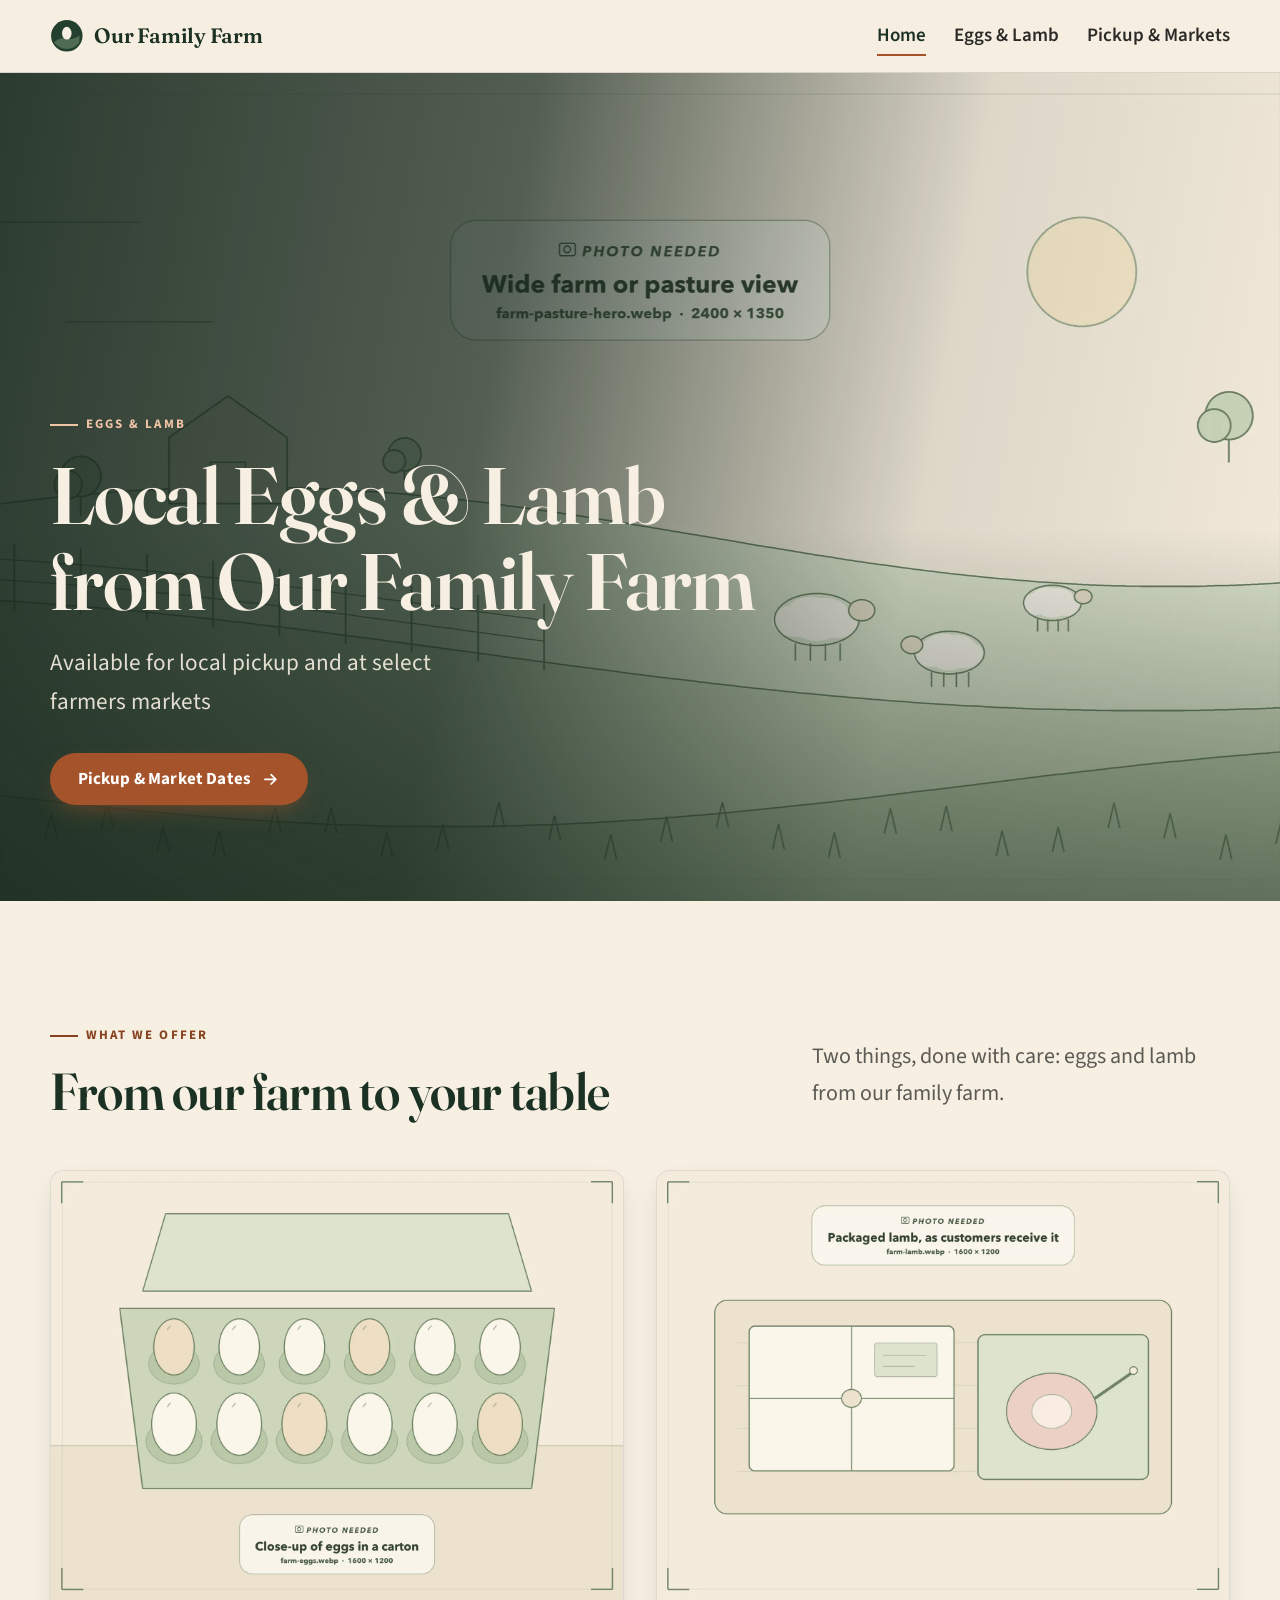
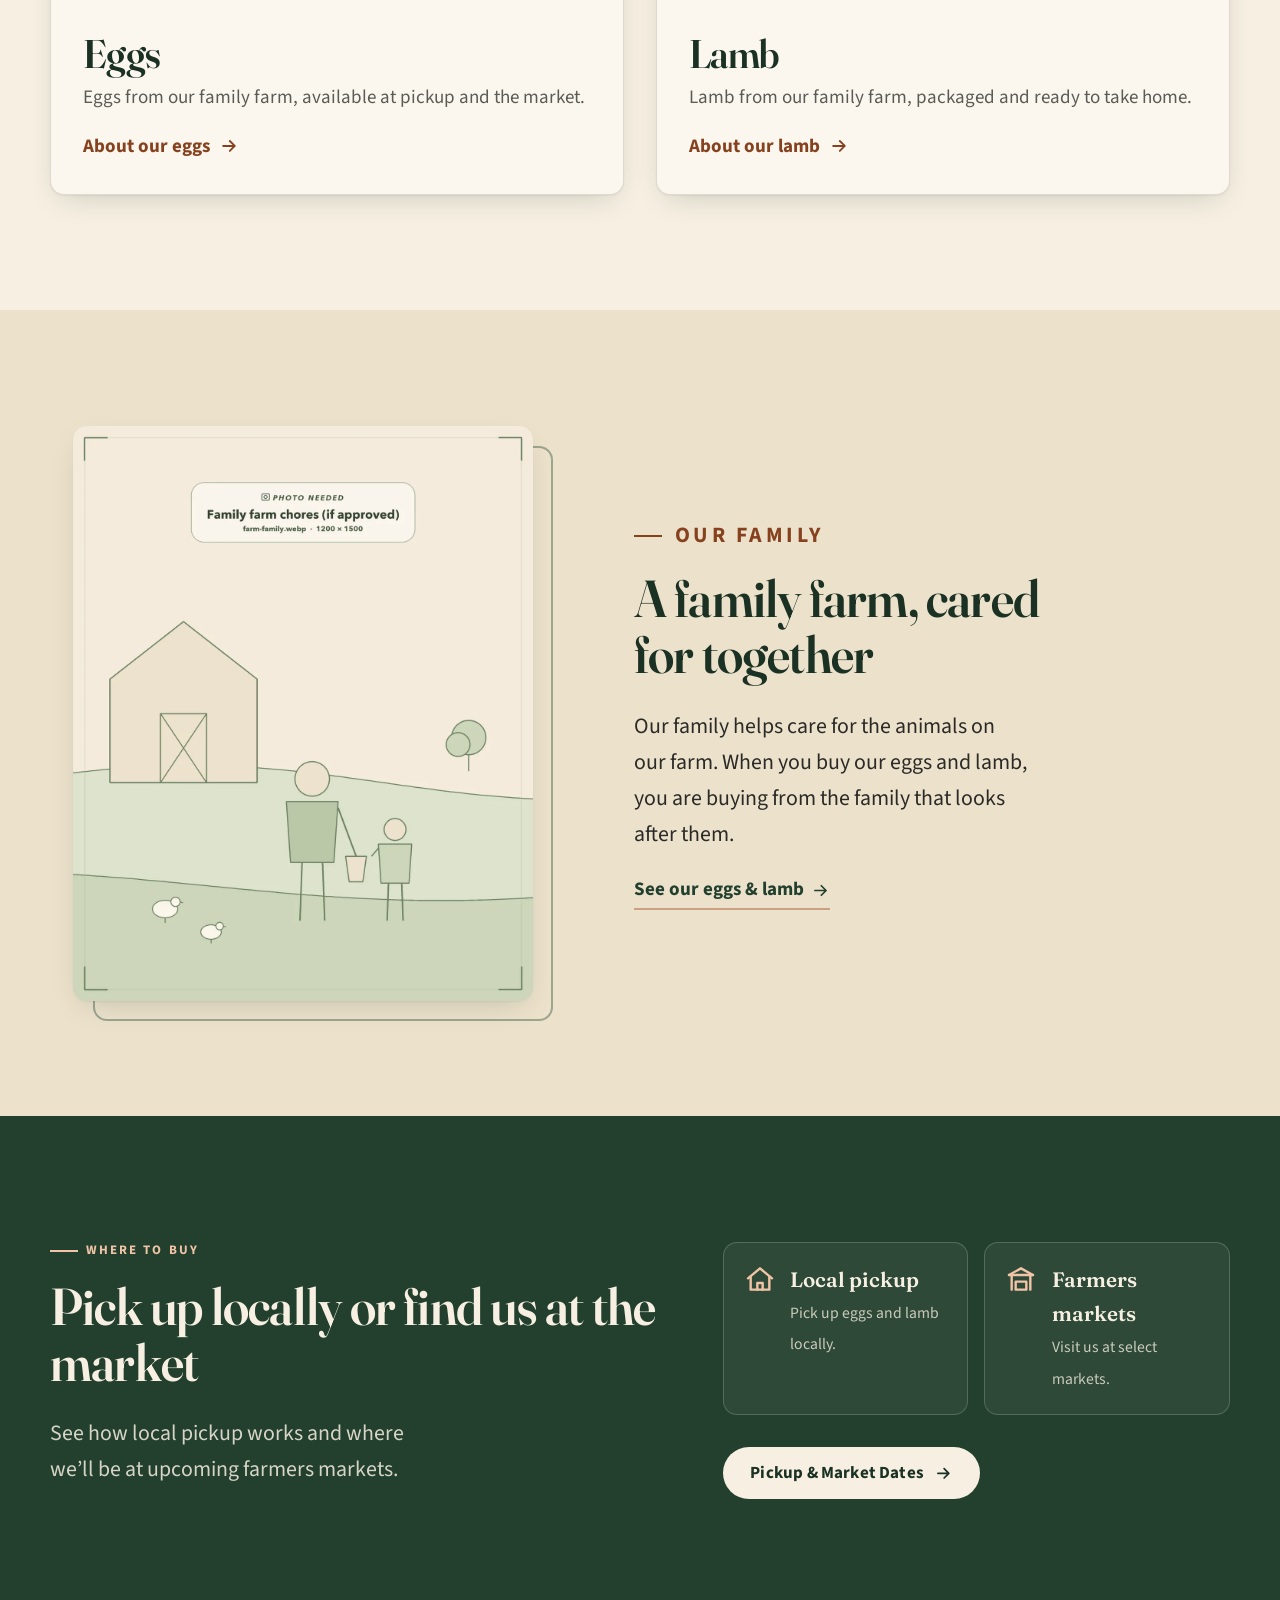
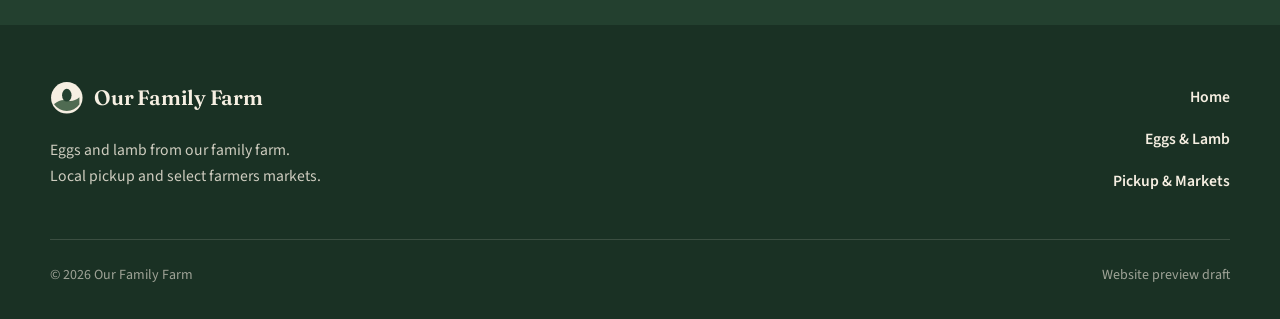
==== index.html @ 48b2b015 "Add family farm preview site: home, eggs & lamb, pickup & markets Static HTML/CSS/JS draft with illu" ====
<!doctype html>
<html lang="en" class="no-js">
<head>
  <meta charset="utf-8">
  <meta name="viewport" content="width=device-width, initial-scale=1">
  <title>Local Eggs &amp; Lamb from Our Family Farm | Pickup &amp; Farmers Markets</title>
  <meta name="description" content="Eggs and lamb from our family farm, available for local pickup and at select farmers markets.">
  <!-- Preview draft: keep every page out of search results until launch. -->
  <meta name="robots" content="noindex, nofollow">
  <meta name="theme-color" content="#23402f">
  <meta property="og:type" content="website">
  <meta property="og:title" content="Local Eggs &amp; Lamb from Our Family Farm">
  <meta property="og:description" content="Available for local pickup and at select farmers markets.">
  <script>
    document.documentElement.className = document.documentElement.className.replace("no-js", "js");
    setTimeout(function () { if (!window.__farmReady) document.documentElement.classList.add("reveal-fallback"); }, 2500);
  </script>
  <link rel="icon" href="assets/images/favicon.svg" type="image/svg+xml">
  <link rel="preconnect" href="https://fonts.googleapis.com">
  <link rel="preconnect" href="https://fonts.gstatic.com" crossorigin>
  <link rel="stylesheet" href="https://fonts.googleapis.com/css2?family=Fraunces:opsz,wght@9..144,400..700&amp;family=Source+Sans+3:wght@400;600;700&amp;display=swap">
  <link rel="preload" as="image" href="assets/images/farm-pasture-hero.webp" fetchpriority="high">
  <link rel="stylesheet" href="assets/css/styles.css">
  <script src="assets/js/main.js" defer></script>
</head>
<body>
  <a class="skip-link" href="#main">Skip to content</a>

  <header class="site-header">
    <div class="container header-inner">
      <a class="brand" href="./">
        <svg viewBox="0 0 64 64" aria-hidden="true"><circle cx="32" cy="32" r="30" fill="#23402f"/><path d="M8 44c8-7 16-9 24-7s16 1 24-6v14a30 30 0 0 1-48 0z" fill="#4f6b52"/><ellipse cx="32" cy="27" rx="9" ry="12" fill="#f6efe2"/></svg>
        <span>Our Family Farm</span>
      </a>
      <button class="nav-toggle" type="button" aria-expanded="false" aria-controls="site-nav" hidden>
        <span class="nav-toggle__icon" aria-hidden="true"><span></span><span></span><span></span></span>
        <span class="nav-toggle__label">Menu</span>
      </button>
      <nav id="site-nav" class="site-nav" aria-label="Main">
        <ul>
          <li><a href="./" aria-current="page">Home</a></li>
          <li><a href="eggs-and-lamb/">Eggs &amp; Lamb</a></li>
          <li><a href="pickup-and-markets/">Pickup &amp; Markets</a></li>
        </ul>
      </nav>
    </div>
  </header>

  <main id="main">
    <section class="hero on-dark" aria-labelledby="hero-title">
      <figure class="hero__media">
        <!-- Hero photo: replace assets/images/farm-pasture-hero.webp (2400×1350).
             Crops: --hero-pos-desktop / --hero-pos-mobile in assets/css/styles.css -->
        <img src="assets/images/farm-pasture-hero.webp" width="2400" height="1350"
             alt="Open pasture on our family farm" fetchpriority="high" decoding="async">
      </figure>
      <div class="container">
        <div class="hero__content">
          <p class="eyebrow">Eggs &amp; lamb</p>
          <h1 id="hero-title">Local Eggs &amp; Lamb from Our Family Farm</h1>
          <p class="hero__sub">Available for local pickup and at select farmers markets</p>
          <a class="button button--primary" href="pickup-and-markets/">
            Pickup &amp; Market Dates
            <svg viewBox="0 0 24 24" fill="none" stroke="currentColor" stroke-width="2.2" stroke-linecap="round" stroke-linejoin="round" aria-hidden="true"><path d="M5 12h14M13 6l6 6-6 6"/></svg>
          </a>
        </div>
      </div>
    </section>

    <section class="section" aria-labelledby="products-title">
      <div class="container">
        <div class="section-head reveal">
          <div>
            <p class="eyebrow">What we offer</p>
            <h2 id="products-title">From our farm to your table</h2>
          </div>
          <p class="lede">Two things, done with care: eggs and lamb from our family farm.</p>
        </div>

        <div class="tiles stagger">
          <a class="tile" href="eggs-and-lamb/#eggs">
            <div class="tile__media">
              <img src="assets/images/farm-eggs.webp" width="1600" height="1200" loading="lazy" decoding="async"
                   alt="Eggs from our farm in a carton">
            </div>
            <div class="tile__body">
              <h3 class="tile__title">Eggs</h3>
              <p class="tile__text">Eggs from our family farm, available at pickup and the market.</p>
              <span class="tile__cta">About our eggs
                <svg viewBox="0 0 24 24" fill="none" stroke="currentColor" stroke-width="2.2" stroke-linecap="round" stroke-linejoin="round" aria-hidden="true"><path d="M5 12h14M13 6l6 6-6 6"/></svg>
              </span>
            </div>
          </a>

          <a class="tile" href="eggs-and-lamb/#lamb">
            <div class="tile__media">
              <img src="assets/images/farm-lamb.webp" width="1600" height="1200" loading="lazy" decoding="async"
                   alt="Packaged lamb from our farm, ready for pickup">
            </div>
            <div class="tile__body">
              <h3 class="tile__title">Lamb</h3>
              <p class="tile__text">Lamb from our family farm, packaged and ready to take home.</p>
              <span class="tile__cta">About our lamb
                <svg viewBox="0 0 24 24" fill="none" stroke="currentColor" stroke-width="2.2" stroke-linecap="round" stroke-linejoin="round" aria-hidden="true"><path d="M5 12h14M13 6l6 6-6 6"/></svg>
              </span>
            </div>
          </a>
        </div>
      </div>
    </section>

    <section class="section story" aria-labelledby="story-title">
      <div class="container story__grid">
        <div class="story__media reveal">
          <!-- Family photo: use only if the family approves it for public use. -->
          <img src="assets/images/farm-family.webp" width="1200" height="1500" loading="lazy" decoding="async"
               alt="Our family doing chores on the farm">
        </div>
        <div class="story__text reveal">
          <p class="eyebrow">Our family</p>
          <h2 id="story-title">A family farm, cared for together</h2>
          <p>Our family helps care for the animals on our farm. When you buy our eggs and lamb, you are buying from the family that looks after them.</p>
          <!-- Family and faith wording: add here once the farmer approves it. -->
          <a class="text-link" href="eggs-and-lamb/">See our eggs &amp; lamb
            <svg viewBox="0 0 24 24" fill="none" stroke="currentColor" stroke-width="2.2" stroke-linecap="round" stroke-linejoin="round" aria-hidden="true"><path d="M5 12h14M13 6l6 6-6 6"/></svg>
          </a>
        </div>
      </div>
    </section>

    <section class="section band on-dark" aria-labelledby="buy-title">
      <div class="container band__grid">
        <div class="reveal">
          <p class="eyebrow">Where to buy</p>
          <h2 id="buy-title">Pick up locally or find us at the market</h2>
          <p class="band__lede">See how local pickup works and where we&rsquo;ll be at upcoming farmers markets.</p>
        </div>
        <div class="reveal">
          <ul class="band__ways">
            <li>
              <svg viewBox="0 0 24 24" fill="none" stroke="currentColor" stroke-width="1.8" stroke-linecap="round" stroke-linejoin="round" aria-hidden="true"><path d="M3 11.5 12 4l9 7.5"/><path d="M5 10v10h14V10"/><path d="M10 20v-5h4v5"/></svg>
              <div><strong>Local pickup</strong><span>Pick up eggs and lamb locally.</span></div>
            </li>
            <li>
              <svg viewBox="0 0 24 24" fill="none" stroke="currentColor" stroke-width="1.8" stroke-linecap="round" stroke-linejoin="round" aria-hidden="true"><path d="M3 9 12 4l9 5"/><path d="M3 9h18"/><path d="M5 9v11M19 9v11"/><path d="M8 14h8v6H8z"/></svg>
              <div><strong>Farmers markets</strong><span>Visit us at select markets.</span></div>
            </li>
          </ul>
          <a class="button button--light" href="pickup-and-markets/">
            Pickup &amp; Market Dates
            <svg viewBox="0 0 24 24" fill="none" stroke="currentColor" stroke-width="2.2" stroke-linecap="round" stroke-linejoin="round" aria-hidden="true"><path d="M5 12h14M13 6l6 6-6 6"/></svg>
          </a>
        </div>
      </div>
    </section>
  </main>

  <footer class="site-footer">
    <div class="container">
      <div class="footer-grid">
        <div>
          <a class="brand" href="./">
            <svg viewBox="0 0 64 64" aria-hidden="true"><circle cx="32" cy="32" r="30" fill="#f6efe2"/><path d="M8 44c8-7 16-9 24-7s16 1 24-6v14a30 30 0 0 1-48 0z" fill="#4f6b52"/><ellipse cx="32" cy="27" rx="9" ry="12" fill="#23402f"/></svg>
            <span>Our Family Farm</span>
          </a>
          <p class="footer-tag">Eggs and lamb from our family farm. Local pickup and select farmers markets.</p>
        </div>
        <nav class="footer-nav" aria-label="Footer">
          <ul>
            <li><a href="./">Home</a></li>
            <li><a href="eggs-and-lamb/">Eggs &amp; Lamb</a></li>
            <li><a href="pickup-and-markets/">Pickup &amp; Markets</a></li>
          </ul>
        </nav>
      </div>
      <div class="footer-base">
        <span>&copy; 2026 Our Family Farm</span>
        <span>Website preview draft</span>
      </div>
    </div>
  </footer>
</body>
</html>
---- assets/css/styles.css ----
/* ==========================================================================
   Family farm preview — shared styles
   Palette: warm cream, deep green, charcoal, restrained terracotta accent.
   ========================================================================== */

:root {
  --cream: #f6efe2;
  --cream-deep: #ece1cb;
  --paper: #fbf7ef;
  --green: #23402f;
  --green-ink: #1a3124;
  --green-mid: #4f6b52;
  --green-soft: #dfe4cf;
  --charcoal: #2b2a27;
  --muted: #5b5a54;
  --accent: #a4532b;
  --accent-dark: #86421f;
  --line: rgba(43, 42, 39, 0.14);

  --font-display: "Fraunces", Georgia, "Times New Roman", serif;
  --font-body: "Source Sans 3", "Segoe UI", system-ui, -apple-system, sans-serif;

  --container: 1180px;
  --gutter: clamp(1.25rem, 4vw, 2.5rem);
  --section-y: clamp(4rem, 9vw, 7.5rem);
  --radius: 14px;
  --header-h: 72px;
  --shadow: 0 1px 2px rgba(35, 64, 47, 0.06), 0 10px 30px -12px rgba(35, 64, 47, 0.25);
  --shadow-lift: 0 2px 4px rgba(35, 64, 47, 0.08), 0 22px 44px -16px rgba(35, 64, 47, 0.38);
  --ease: cubic-bezier(0.2, 0.7, 0.2, 1);

  /* HERO CROP — one image, two tuned crops. Adjust these to reposition
     farm-pasture-hero.webp once the real photo is in place.            */
  --hero-pos-desktop: 50% 55%;
  --hero-pos-mobile: 50% 30%;
}

*, *::before, *::after { box-sizing: border-box; }

html { -webkit-text-size-adjust: 100%; scroll-padding-top: calc(var(--header-h) + 1rem); }
@media (prefers-reduced-motion: no-preference) { html { scroll-behavior: smooth; } }

body {
  margin: 0;
  background: var(--cream);
  color: var(--charcoal);
  font-family: var(--font-body);
  font-size: clamp(1.0625rem, 0.4vw + 1rem, 1.1875rem);
  line-height: 1.65;
  text-rendering: optimizeLegibility;
}

img { display: block; max-width: 100%; height: auto; }

a { color: var(--green); text-decoration-thickness: 1px; text-underline-offset: 0.2em; }
a:hover { color: var(--accent-dark); }

:focus-visible { outline: 3px solid var(--accent); outline-offset: 3px; border-radius: 4px; }

h1, h2, h3 {
  font-family: var(--font-display);
  font-weight: 600;
  line-height: 1.08;
  letter-spacing: -0.015em;
  color: var(--green-ink);
  margin: 0 0 0.5em;
  font-variation-settings: "opsz" 96;
}
h1 { font-size: clamp(2.5rem, 6.2vw + 0.5rem, 5rem); }
h2 { font-size: clamp(2rem, 3.4vw + 0.6rem, 3.25rem); }
h3 { font-size: clamp(1.5rem, 1.6vw + 0.8rem, 2rem); }
p { margin: 0 0 1em; }

.container { width: min(100% - 2 * var(--gutter), var(--container)); margin-inline: auto; }

.eyebrow {
  display: inline-flex; align-items: center; gap: 0.6em;
  font-size: 0.8125rem; font-weight: 700; letter-spacing: 0.16em; text-transform: uppercase;
  color: var(--accent-dark); margin: 0 0 1rem;
}
.eyebrow::before { content: ""; width: 1.75rem; height: 2px; background: currentColor; }

.lede { font-size: clamp(1.15rem, 0.8vw + 1rem, 1.375rem); color: var(--muted); max-width: 38ch; }

.skip-link {
  position: absolute; left: 1rem; top: -100px; z-index: 100;
  background: var(--green); color: var(--cream); padding: 0.75rem 1rem; border-radius: 8px;
}
.skip-link:focus { top: 1rem; color: var(--cream); }

/* ---------- Buttons ---------- */
.button {
  display: inline-flex; align-items: center; justify-content: center; gap: 0.6em;
  min-height: 3.25rem; padding: 0.85rem 1.6rem;
  border-radius: 999px; border: 2px solid transparent;
  font: 700 1.0625rem/1.2 var(--font-body); letter-spacing: 0.01em; text-decoration: none;
  transition: background-color 0.2s, color 0.2s, transform 0.2s var(--ease), box-shadow 0.2s;
}
.button svg { width: 1.1em; height: 1.1em; transition: transform 0.25s var(--ease); }
.button:hover svg { transform: translateX(3px); }
.button--primary { background: var(--accent); color: #fff; box-shadow: 0 10px 24px -10px rgba(164, 83, 43, 0.7); }
.button--primary:hover { background: var(--accent-dark); color: #fff; transform: translateY(-1px); }
.button--outline { border-color: currentColor; color: var(--green); }
.button--outline:hover { background: var(--green); border-color: var(--green); color: var(--cream); }
.button--light { background: var(--cream); color: var(--green-ink); }
.button--light:hover { background: #fff; color: var(--green-ink); transform: translateY(-1px); }
.on-dark :focus-visible { outline-color: #f2b38f; }

.text-link {
  display: inline-flex; align-items: center; gap: 0.4em;
  font-weight: 700; color: var(--green); text-decoration: none;
  border-bottom: 2px solid rgba(164, 83, 43, 0.45); padding-bottom: 2px;
}
.text-link:hover { border-bottom-color: var(--accent); color: var(--accent-dark); }
.text-link svg { width: 1em; height: 1em; transition: transform 0.25s var(--ease); }
.text-link:hover svg { transform: translateX(3px); }

/* ---------- Header & navigation ---------- */
.site-header {
  position: sticky; top: 0; z-index: 50;
  border-bottom: 1px solid var(--line);
}
/* Blur lives on a pseudo-element: backdrop-filter on the header itself would
   trap the fixed-position mobile menu inside the header box. */
.site-header::before {
  content: ""; position: absolute; inset: 0; z-index: -1;
  background: rgba(246, 239, 226, 0.94);
  backdrop-filter: saturate(1.4) blur(10px);
  -webkit-backdrop-filter: saturate(1.4) blur(10px);
}
.nav-open .site-header::before { background: var(--cream); }
.header-inner { display: flex; align-items: center; justify-content: space-between; gap: 1rem; min-height: var(--header-h); }

.brand {
  display: inline-flex; align-items: center; gap: 0.65rem;
  font-family: var(--font-display); font-weight: 600; font-size: 1.3rem; letter-spacing: -0.01em;
  color: var(--green-ink); text-decoration: none;
}
.brand:hover { color: var(--green-ink); }
.brand svg { width: 2.1rem; height: 2.1rem; flex: none; }

.site-nav ul { list-style: none; margin: 0; padding: 0; display: flex; flex-wrap: wrap; gap: 0.25rem 1.75rem; }
.site-nav a {
  position: relative; display: inline-block; padding: 0.5rem 0;
  font-weight: 600; color: var(--charcoal); text-decoration: none;
}
.site-nav a::after {
  content: ""; position: absolute; left: 0; right: 0; bottom: 0.2rem; height: 2px;
  background: var(--accent); transform: scaleX(0); transform-origin: left; transition: transform 0.3s var(--ease);
}
.site-nav a:hover::after, .site-nav a[aria-current="page"]::after { transform: scaleX(1); }
.site-nav a[aria-current="page"] { color: var(--green-ink); }

.nav-toggle {
  display: none; align-items: center; gap: 0.55rem;
  min-height: 2.75rem; padding: 0.5rem 1rem;
  border: 1.5px solid var(--green); border-radius: 999px; background: transparent;
  font: 700 1rem/1 var(--font-body); color: var(--green-ink); cursor: pointer;
}
.nav-toggle:hover { background: var(--green); color: var(--cream); }
.nav-toggle__icon { position: relative; width: 18px; height: 12px; }
.nav-toggle__icon span {
  position: absolute; left: 0; width: 100%; height: 2px; background: currentColor; border-radius: 2px;
  transition: transform 0.25s var(--ease), opacity 0.2s, top 0.25s var(--ease);
}
.nav-toggle__icon span:nth-child(1) { top: 0; }
.nav-toggle__icon span:nth-child(2) { top: 5px; }
.nav-toggle__icon span:nth-child(3) { top: 10px; }
.nav-toggle[aria-expanded="true"] .nav-toggle__icon span:nth-child(1) { top: 5px; transform: rotate(45deg); }
.nav-toggle[aria-expanded="true"] .nav-toggle__icon span:nth-child(2) { opacity: 0; }
.nav-toggle[aria-expanded="true"] .nav-toggle__icon span:nth-child(3) { top: 5px; transform: rotate(-45deg); }

/* Mobile: without JS the nav stays a visible wrapped list.
   With JS it becomes a full-screen panel opened by the Menu button. */
@media (max-width: 859px) {
  .no-js .header-inner { flex-wrap: wrap; padding-block: 0.75rem; }
  .no-js .site-nav { width: 100%; }
  .js .nav-toggle { display: inline-flex; }
  .js .site-nav {
    position: fixed; inset: var(--header-h) 0 0 0; z-index: 49;
    background: var(--cream);
    padding: 2rem var(--gutter) 3rem;
    overflow-y: auto;
    visibility: hidden; opacity: 0; transform: translateY(-10px);
    transition: opacity 0.25s var(--ease), transform 0.3s var(--ease), visibility 0s linear 0.3s;
  }
  .js.nav-open .site-nav {
    visibility: visible; opacity: 1; transform: none;
    transition: opacity 0.25s var(--ease), transform 0.3s var(--ease), visibility 0s;
  }
  .js .site-nav ul { flex-direction: column; gap: 0; }
  .js .site-nav li { border-bottom: 1px solid var(--line); }
  .js .site-nav a { display: block; padding: 1.1rem 0; font-family: var(--font-display); font-size: 1.85rem; font-weight: 500; }
  .js .site-nav a::after { display: none; }
  .js .site-nav a[aria-current="page"] { color: var(--accent-dark); }
  .nav-open body { overflow: hidden; }
}

/* ---------- Hero ---------- */
.hero {
  position: relative; isolation: isolate; overflow: hidden;
  display: flex; align-items: flex-end;
  min-height: min(calc(100svh - var(--header-h)), 860px);
  min-height: min(calc(100vh - var(--header-h)), 860px);
  min-height: min(calc(100svh - var(--header-h)), 860px);
  background: var(--green);
  color: var(--cream);
}
.hero__media { position: absolute; inset: 0; z-index: -2; margin: 0; }
.hero__media img { width: 100%; height: 100%; object-fit: cover; object-position: var(--hero-pos-mobile); }
.hero::before {
  content: ""; position: absolute; inset: 0; z-index: -1;
  background:
    linear-gradient(to top, rgba(22, 40, 29, 0.94) 0%, rgba(22, 40, 29, 0.82) 38%, rgba(22, 40, 29, 0.25) 66%, rgba(22, 40, 29, 0) 82%);
}
.hero__content { padding-block: clamp(3rem, 8vw, 6rem); max-width: 46rem; }
.hero h1 { color: var(--cream); margin-bottom: 1.25rem; text-wrap: balance; }
.hero__sub { font-size: clamp(1.15rem, 1vw + 0.95rem, 1.45rem); color: rgba(246, 239, 226, 0.9); max-width: 32ch; margin-bottom: 2rem; }
.hero .eyebrow { color: #f0c4a6; }

@media (min-width: 900px) {
  .hero__media img { object-position: var(--hero-pos-desktop); }
  .hero::before {
    background:
      linear-gradient(100deg, rgba(22, 40, 29, 0.9) 0%, rgba(22, 40, 29, 0.72) 38%, rgba(22, 40, 29, 0.1) 70%, rgba(22, 40, 29, 0) 100%),
      linear-gradient(to top, rgba(22, 40, 29, 0.55) 0%, rgba(22, 40, 29, 0) 45%);
  }
}

@media (prefers-reduced-motion: no-preference) {
  .js .hero__content > * { animation: rise 0.9s var(--ease) both; }
  .js .hero__content > *:nth-child(2) { animation-delay: 0.1s; }
  .js .hero__content > *:nth-child(3) { animation-delay: 0.2s; }
  .js .hero__content > *:nth-child(4) { animation-delay: 0.3s; }
  .js .hero__media img { animation: settle 1.6s var(--ease) both; }
}
@keyframes rise { from { opacity: 0; transform: translateY(18px); } to { opacity: 1; transform: none; } }
@keyframes settle { from { transform: scale(1.04); } to { transform: none; } }

/* ---------- Sections ---------- */
.section { padding-block: var(--section-y); }
.section-head { display: grid; gap: 1rem; margin-bottom: clamp(2rem, 4vw, 3.5rem); }
@media (min-width: 900px) {
  .section-head { grid-template-columns: 1.1fr 1fr; align-items: end; gap: 3rem; }
  .section-head .lede { justify-self: end; margin-bottom: 0.5rem; }
}
.section-head h2 { margin: 0; }

/* Product tiles (home) */
.tiles { display: grid; gap: clamp(1.25rem, 3vw, 2rem); }
@media (min-width: 700px) { .tiles { grid-template-columns: 1fr 1fr; } }
.tile {
  position: relative; display: flex; flex-direction: column;
  background: var(--paper); border: 1px solid var(--line); border-radius: var(--radius);
  overflow: hidden; color: inherit; text-decoration: none; box-shadow: var(--shadow);
  transition: transform 0.35s var(--ease), box-shadow 0.35s var(--ease), border-color 0.35s;
}
.tile__media { aspect-ratio: 4 / 3; overflow: hidden; background: var(--cream-deep); }
.tile__media img { width: 100%; height: 100%; object-fit: cover; transition: transform 0.7s var(--ease); }
.tile__body { display: grid; gap: 0.35rem; padding: clamp(1.25rem, 3vw, 2rem); }
.tile__title { font-family: var(--font-display); font-size: clamp(1.9rem, 2vw + 1rem, 2.5rem); font-weight: 600; line-height: 1.1; color: var(--green-ink); margin: 0; }
.tile__text { color: var(--muted); margin: 0; }
.tile__cta { display: inline-flex; align-items: center; gap: 0.45em; margin-top: 0.75rem; font-weight: 700; color: var(--accent-dark); }
.tile__cta svg { width: 1.05em; height: 1.05em; transition: transform 0.3s var(--ease); }
.tile:hover, .tile:focus-visible { transform: translateY(-6px); box-shadow: var(--shadow-lift); border-color: rgba(164, 83, 43, 0.4); }
.tile:hover .tile__media img, .tile:focus-visible .tile__media img { transform: scale(1.04); }
.tile:hover .tile__cta svg, .tile:focus-visible .tile__cta svg { transform: translateX(5px); }
.tile:focus-visible { outline: 3px solid var(--accent); outline-offset: 4px; border-radius: var(--radius); }

/* Family story (home) — offset portrait + text on a deeper cream band */
.story { background: var(--cream-deep); position: relative; overflow: hidden; }
.story__grid { display: grid; gap: clamp(2.5rem, 6vw, 5rem); align-items: center; }
@media (min-width: 860px) { .story__grid { grid-template-columns: 0.85fr 1fr; } }
.story__media { position: relative; max-width: 460px; width: 100%; justify-self: center; }
.story__media::before {
  content: ""; position: absolute; inset: 1.25rem -1.25rem -1.25rem 1.25rem;
  border: 2px solid var(--green-mid); border-radius: var(--radius); opacity: 0.5;
}
.story__media img { position: relative; aspect-ratio: 4 / 5; width: 100%; object-fit: cover; border-radius: var(--radius); box-shadow: var(--shadow); }
.story__text p { max-width: 36ch; font-size: 1.15em; }
.story__text h2 { max-width: 14ch; }

/* Where-to-buy band */
.band { background: var(--green); color: var(--cream); }
.band h2 { color: var(--cream); }
.band__grid { display: grid; gap: 2.5rem; align-items: center; }
@media (min-width: 860px) { .band__grid { grid-template-columns: 1.2fr 1fr; gap: 4rem; } }
.band__ways { display: grid; gap: 1rem; margin: 0 0 2rem; padding: 0; list-style: none; }
@media (min-width: 560px) { .band__ways { grid-template-columns: 1fr 1fr; } }
.band__ways li {
  display: flex; gap: 0.9rem; align-items: flex-start;
  padding: 1.25rem; border: 1px solid rgba(246, 239, 226, 0.2); border-radius: var(--radius);
  background: rgba(246, 239, 226, 0.05);
}
.band__ways svg { width: 2rem; height: 2rem; flex: none; color: #f0c4a6; }
.band__ways strong { display: block; font-family: var(--font-display); font-size: 1.3rem; font-weight: 600; }
.band__ways span { color: rgba(246, 239, 226, 0.78); font-size: 0.98rem; }
.band__lede { color: rgba(246, 239, 226, 0.85); max-width: 34ch; font-size: 1.15em; }
.band .eyebrow { color: #f0c4a6; }

/* ---------- Inner page hero ---------- */
.page-hero { padding-block: clamp(2.75rem, 6vw, 4.75rem) clamp(2rem, 4vw, 3rem); border-bottom: 1px solid var(--line); position: relative; overflow: hidden; }
.page-hero::after {
  content: ""; position: absolute; right: -6rem; top: -6rem; width: 22rem; height: 22rem;
  border-radius: 50%; border: 2px solid rgba(79, 107, 82, 0.18); pointer-events: none;
}
.page-hero h1 { max-width: 16ch; text-wrap: balance; }
.jump-links { display: flex; flex-wrap: wrap; gap: 0.75rem; margin: 2rem 0 0; padding: 0; list-style: none; }
.jump-links a {
  display: inline-flex; align-items: center; gap: 0.5em; min-height: 2.75rem; padding: 0.5rem 1.15rem;
  border: 1.5px solid var(--line); border-radius: 999px; background: var(--paper);
  font-weight: 700; color: var(--green-ink); text-decoration: none; transition: border-color 0.2s, background-color 0.2s;
}
.jump-links a:hover { border-color: var(--accent); color: var(--accent-dark); }

/* ---------- Product sections (Eggs & Lamb page) — alternating split ---------- */
.product { padding-block: var(--section-y); }
.product + .product { border-top: 1px solid var(--line); }
.page-hero + .product, .page-hero + .pickup { padding-top: clamp(2.5rem, 5vw, 4rem); }
.product__grid { display: grid; gap: clamp(2rem, 5vw, 4.5rem); align-items: center; }
@media (min-width: 860px) {
  .product__grid { grid-template-columns: 1.1fr 1fr; }
  .product--flip .product__media { order: 2; }
}
.product__media { position: relative; }
.product__media img { aspect-ratio: 4 / 3; width: 100%; object-fit: cover; border-radius: var(--radius); box-shadow: var(--shadow); }
.product__tag {
  position: absolute; left: 1.25rem; bottom: -0.95rem; box-shadow: var(--shadow);
  font-family: var(--font-display); font-size: 1rem; font-weight: 600; letter-spacing: 0.02em;
  background: var(--green); color: var(--cream); padding: 0.35rem 0.9rem; border-radius: 999px;
}
.product__text h2 { font-size: clamp(2.5rem, 4vw + 0.8rem, 4rem); }
.product__text p { max-width: 38ch; }
.product__actions { display: flex; flex-wrap: wrap; gap: 1rem 1.5rem; align-items: center; margin-top: 1.75rem; }

.cta-strip { background: var(--green); color: var(--cream); padding-block: clamp(3rem, 6vw, 4.5rem); }
.cta-strip__inner { display: flex; flex-wrap: wrap; gap: 1.5rem 2rem; align-items: center; justify-content: space-between; }
.cta-strip h2 { color: var(--cream); margin: 0; font-size: clamp(1.75rem, 2.4vw + 0.8rem, 2.5rem); max-width: 22ch; }

/* ---------- Pickup & Markets page — cards + schedule ---------- */
.ways-nav { display: grid; gap: 1rem; margin-top: 2.25rem; }
@media (min-width: 640px) { .ways-nav { grid-template-columns: 1fr 1fr; max-width: 46rem; } }

.pickup { padding-block: var(--section-y); }
.pickup__card {
  display: grid; gap: 2rem; padding: clamp(1.75rem, 5vw, 3.5rem);
  background: var(--paper); border: 1px solid var(--line); border-radius: calc(var(--radius) + 6px);
  box-shadow: var(--shadow); position: relative; overflow: hidden;
}
@media (min-width: 860px) { .pickup__card { grid-template-columns: auto 1fr; align-items: start; gap: 3rem; } }
.pickup__icon {
  width: 5.5rem; height: 5.5rem; border-radius: 50%; display: grid; place-items: center;
  background: var(--green-soft); color: var(--green);
}
.pickup__icon svg { width: 2.6rem; height: 2.6rem; }
.pickup__card h2 { margin-bottom: 0.4em; }
.pickup__card p { max-width: 46ch; }
.notice {
  display: flex; gap: 0.75rem; align-items: flex-start; margin-top: 1.5rem; padding: 1rem 1.25rem;
  border-left: 3px solid var(--accent); background: rgba(164, 83, 43, 0.06); border-radius: 0 10px 10px 0;
  color: var(--charcoal);
}
.notice svg { width: 1.3rem; height: 1.3rem; flex: none; margin-top: 0.2rem; color: var(--accent-dark); }

.markets { padding-block: var(--section-y); background: var(--cream-deep); }
.markets__grid { display: grid; gap: clamp(2rem, 5vw, 4rem); }
@media (min-width: 960px) { .markets__grid { grid-template-columns: 1fr 1.15fr; align-items: start; } }
.markets__media img { aspect-ratio: 16 / 10; width: 100%; object-fit: cover; border-radius: var(--radius); box-shadow: var(--shadow); }
@media (min-width: 960px) { .markets__media { position: sticky; top: calc(var(--header-h) + 2rem); } }

.schedule { list-style: none; margin: 1.5rem 0 0; padding: 0; display: grid; gap: 1rem; }
.schedule__empty {
  display: flex; gap: 1rem; align-items: center;
  padding: 1.5rem; border: 2px dashed rgba(79, 107, 82, 0.4); border-radius: var(--radius);
  background: rgba(251, 247, 239, 0.6); font-weight: 600; color: var(--green-ink); margin: 1.5rem 0 0;
}
.schedule__empty svg { width: 2rem; height: 2rem; flex: none; color: var(--green-mid); }
.market {
  display: grid; grid-template-columns: auto 1fr; gap: 0.25rem 1.25rem;
  padding: 1.25rem 1.5rem; background: var(--paper); border: 1px solid var(--line); border-radius: var(--radius);
}
.market__date {
  grid-row: span 3; display: grid; place-items: center; align-content: center;
  width: 4.5rem; height: 4.5rem; border-radius: 12px; background: var(--green); color: var(--cream);
  font-family: var(--font-display); line-height: 1; text-align: center;
}
.market__date .m { font-size: 0.8rem; letter-spacing: 0.12em; text-transform: uppercase; font-family: var(--font-body); font-weight: 700; }
.market__date .d { font-size: 1.9rem; font-weight: 600; }
.market__name { font-family: var(--font-display); font-size: 1.35rem; font-weight: 600; color: var(--green-ink); margin: 0; }
.market__meta { margin: 0; color: var(--muted); font-size: 0.98rem; }

/* ---------- Footer ---------- */
.site-footer { background: var(--green-ink); color: rgba(246, 239, 226, 0.82); padding-block: 3.5rem 2rem; font-size: 0.98rem; }
.footer-grid { display: grid; gap: 2rem; }
@media (min-width: 760px) { .footer-grid { grid-template-columns: 1.3fr 1fr; align-items: start; } }
.site-footer .brand { color: var(--cream); }
.site-footer .brand:hover { color: var(--cream); }
.footer-tag { margin: 0.9rem 0 0; max-width: 34ch; }
.footer-nav ul { list-style: none; margin: 0; padding: 0; display: grid; gap: 0.5rem; }
@media (min-width: 760px) { .footer-nav ul { justify-items: end; } }
.footer-nav a { color: var(--cream); text-decoration: none; font-weight: 600; padding: 0.25rem 0; display: inline-block; }
.footer-nav a:hover { color: #f0c4a6; text-decoration: underline; }
.footer-base {
  margin-top: 2.5rem; padding-top: 1.5rem; border-top: 1px solid rgba(246, 239, 226, 0.15);
  display: flex; flex-wrap: wrap; gap: 0.5rem 1.5rem; justify-content: space-between; font-size: 0.875rem; color: rgba(246, 239, 226, 0.6);
}
.site-footer :focus-visible { outline-color: #f2b38f; }

/* ---------- Scroll reveals (JS only; content stays visible without JS) ---------- */
@media (prefers-reduced-motion: no-preference) {
  .js .reveal { opacity: 0; transform: translateY(26px); transition: opacity 0.8s var(--ease), transform 0.8s var(--ease); }
  .js .reveal.is-visible { opacity: 1; transform: none; }
  .js .stagger > * { opacity: 0; transform: translateY(34px); transition: opacity 0.75s var(--ease), transform 0.75s var(--ease), box-shadow 0.35s var(--ease), border-color 0.35s; transition-delay: calc(var(--i, 0) * 140ms); }
  .js .stagger.is-visible > * { opacity: 1; transform: none; }
  .js .stagger.is-visible > .tile:hover, .js .stagger.is-visible > .tile:focus-visible { transform: translateY(-6px); transition-delay: 0s; }
  .reveal-fallback .reveal, .reveal-fallback .stagger > * { opacity: 1 !important; transform: none !important; }
}

@media (prefers-reduced-motion: reduce) {
  *, *::before, *::after { animation-duration: 0.01ms !important; animation-iteration-count: 1 !important; transition-duration: 0.01ms !important; transition-delay: 0s !important; }
  .tile:hover, .tile:focus-visible { transform: none; }
  .tile:hover .tile__media img, .tile:focus-visible .tile__media img { transform: none; }
}
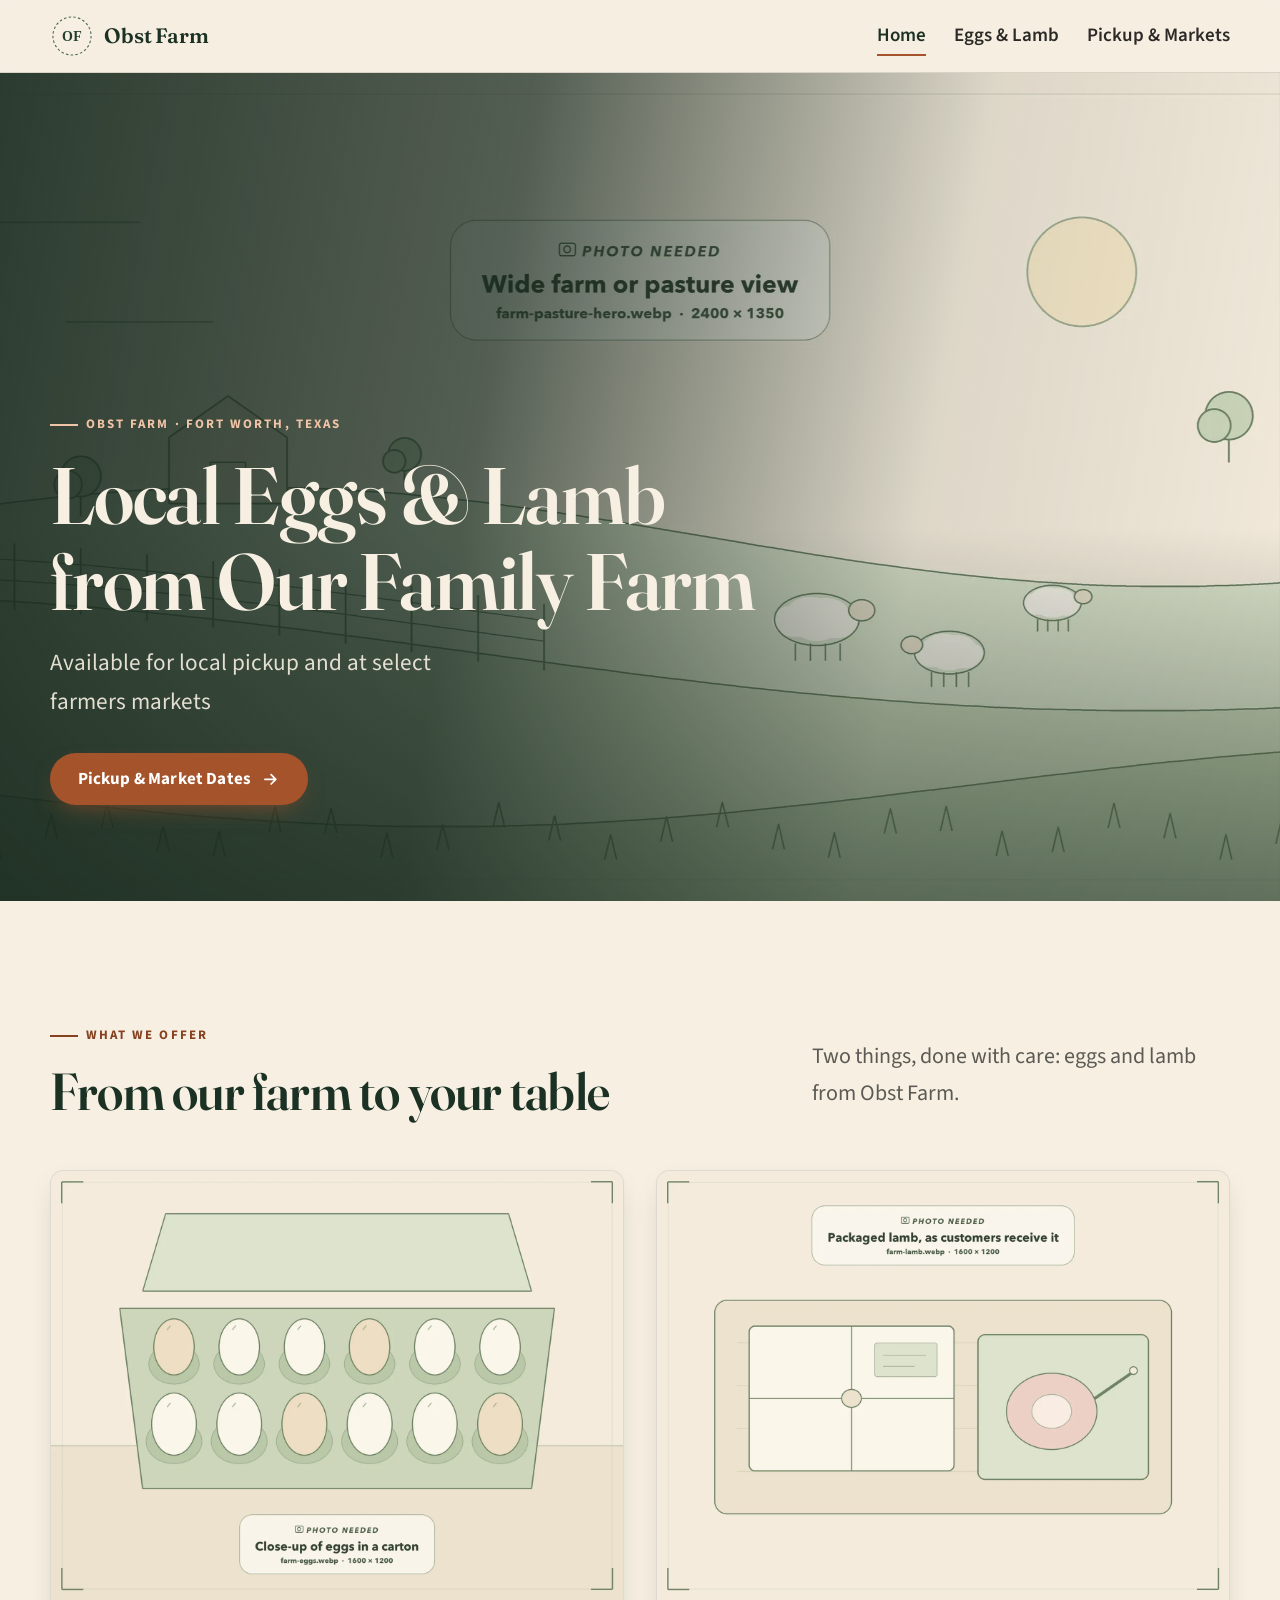
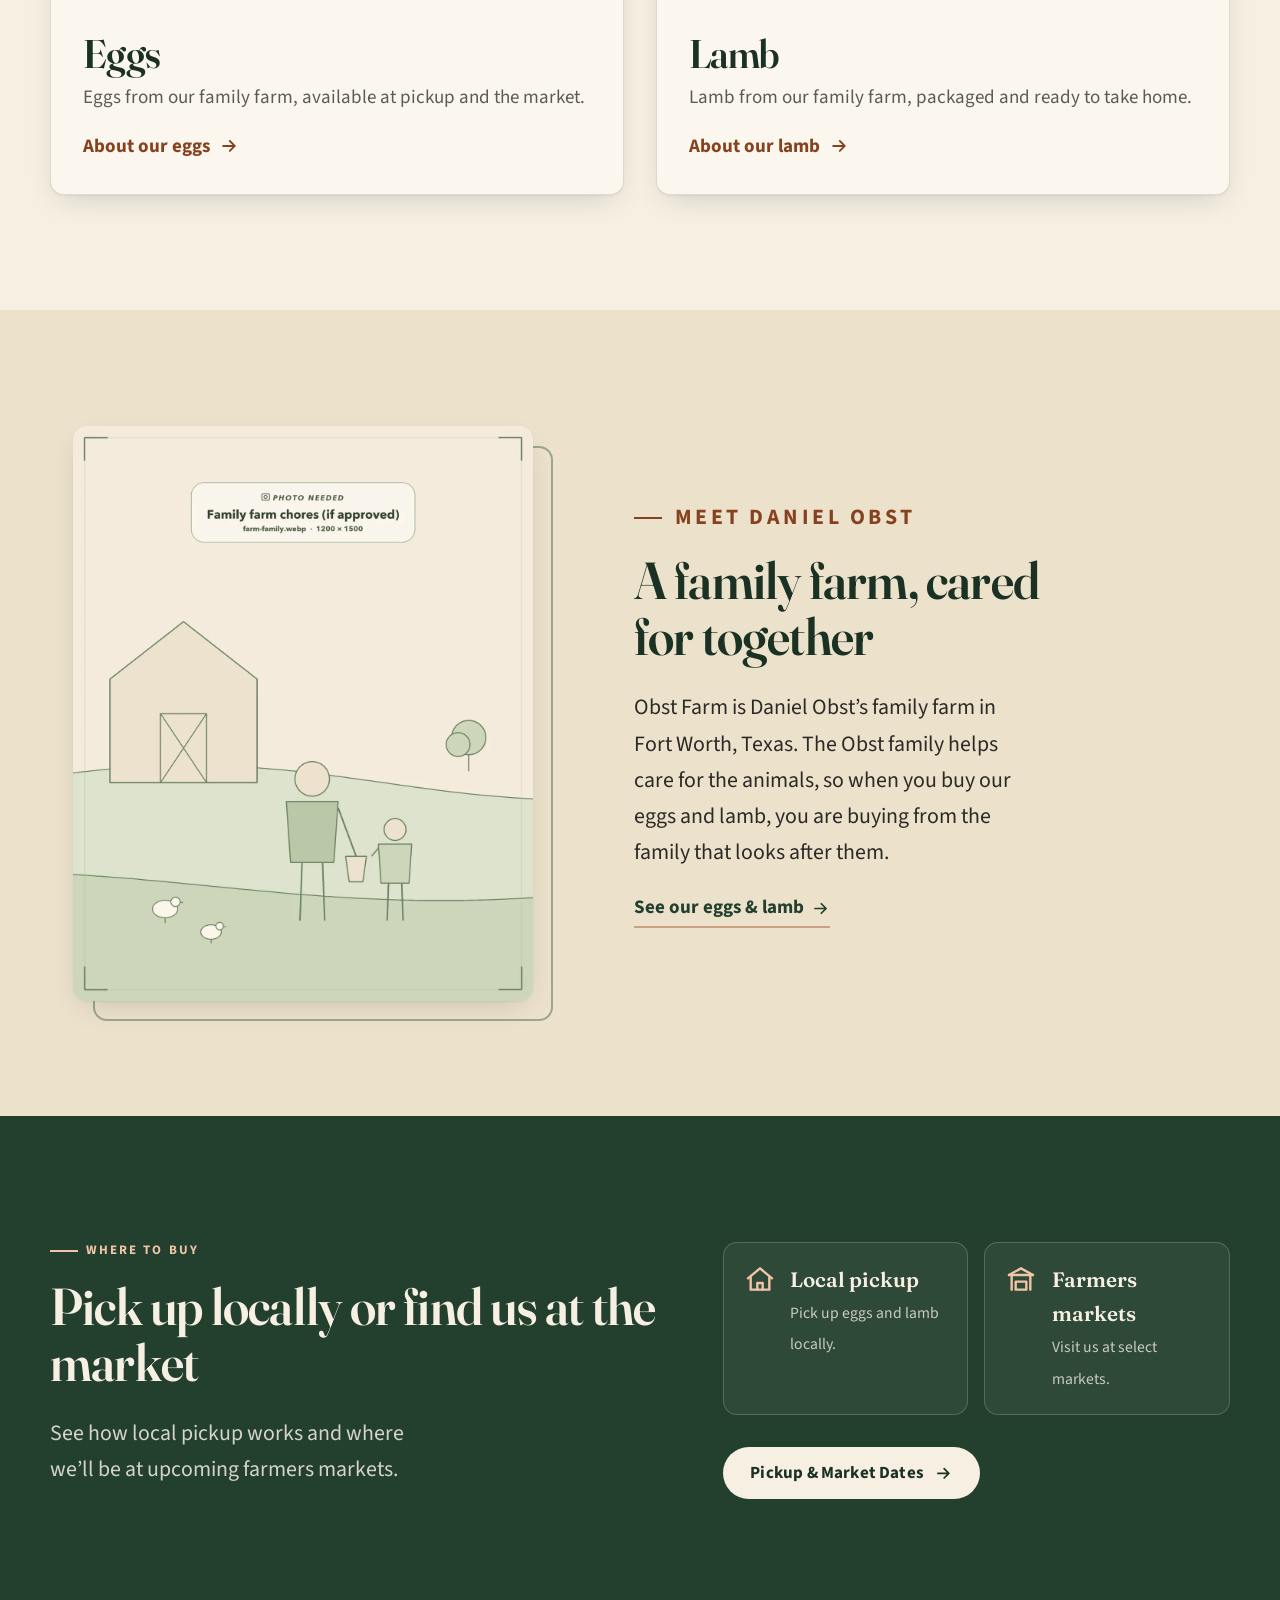
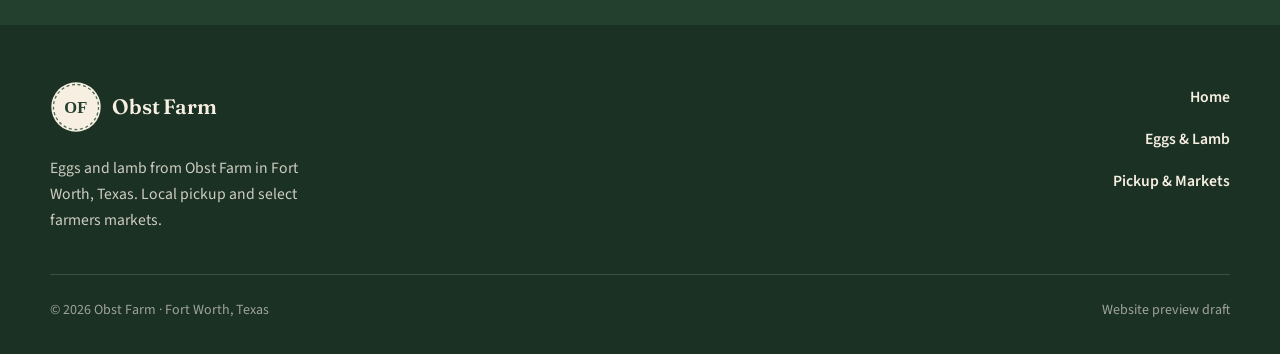
==== commit 270f3dac: "Brand preview as Obst Farm, Fort Worth, Texas Use Obst Farm in header, footer, titles, and meta desc" ====
--- a/index.html
+++ b/index.html
@@ -3,13 +3,13 @@
 <head>
   <meta charset="utf-8">
   <meta name="viewport" content="width=device-width, initial-scale=1">
-  <title>Local Eggs &amp; Lamb from Our Family Farm | Pickup &amp; Farmers Markets</title>
-  <meta name="description" content="Eggs and lamb from our family farm, available for local pickup and at select farmers markets.">
+  <title>Local Eggs &amp; Lamb in Fort Worth, Texas | Obst Farm</title>
+  <meta name="description" content="Obst Farm is a family farm in Fort Worth, Texas, selling eggs and lamb through local pickup and at select farmers markets.">
   <!-- Preview draft: keep every page out of search results until launch. -->
   <meta name="robots" content="noindex, nofollow">
   <meta name="theme-color" content="#23402f">
   <meta property="og:type" content="website">
-  <meta property="og:title" content="Local Eggs &amp; Lamb from Our Family Farm">
+  <meta property="og:title" content="Local Eggs &amp; Lamb | Obst Farm, Fort Worth, Texas">
   <meta property="og:description" content="Available for local pickup and at select farmers markets.">
   <script>
     document.documentElement.className = document.documentElement.className.replace("no-js", "js");
@@ -29,8 +29,8 @@
   <header class="site-header">
     <div class="container header-inner">
       <a class="brand" href="./">
-        <svg viewBox="0 0 64 64" aria-hidden="true"><circle cx="32" cy="32" r="30" fill="#23402f"/><path d="M8 44c8-7 16-9 24-7s16 1 24-6v14a30 30 0 0 1-48 0z" fill="#4f6b52"/><ellipse cx="32" cy="27" rx="9" ry="12" fill="#f6efe2"/></svg>
-        <span>Our Family Farm</span>
+        <img class="brand__logo" src="assets/images/obst-farm-logo.svg" width="44" height="44" alt="">
+        <span>Obst Farm</span>
       </a>
       <button class="nav-toggle" type="button" aria-expanded="false" aria-controls="site-nav" hidden>
         <span class="nav-toggle__icon" aria-hidden="true"><span></span><span></span><span></span></span>
@@ -52,11 +52,11 @@
         <!-- Hero photo: replace assets/images/farm-pasture-hero.webp (2400×1350).
              Crops: --hero-pos-desktop / --hero-pos-mobile in assets/css/styles.css -->
         <img src="assets/images/farm-pasture-hero.webp" width="2400" height="1350"
-             alt="Open pasture on our family farm" fetchpriority="high" decoding="async">
+             alt="Pasture at Obst Farm in Fort Worth, Texas" fetchpriority="high" decoding="async">
       </figure>
       <div class="container">
         <div class="hero__content">
-          <p class="eyebrow">Eggs &amp; lamb</p>
+          <p class="eyebrow">Obst Farm &middot; Fort Worth, Texas</p>
           <h1 id="hero-title">Local Eggs &amp; Lamb from Our Family Farm</h1>
           <p class="hero__sub">Available for local pickup and at select farmers markets</p>
           <a class="button button--primary" href="pickup-and-markets/">
@@ -74,9 +74,13 @@
             <p class="eyebrow">What we offer</p>
             <h2 id="products-title">From our farm to your table</h2>
           </div>
-          <p class="lede">Two things, done with care: eggs and lamb from our family farm.</p>
+          <p class="lede">Two things, done with care: eggs and lamb from Obst Farm.</p>
         </div>
 
+        <!-- CLAIMS TO CONFIRM WITH DANIEL before adding anywhere:
+               "grass-fed" and "pasture-raised" (from the farm card) — confirm which
+               products each applies to. Also confirm any other products on the card
+               before adding them to the site. -->
         <div class="tiles stagger">
           <a class="tile" href="eggs-and-lamb/#eggs">
             <div class="tile__media">
@@ -114,13 +118,13 @@
         <div class="story__media reveal">
           <!-- Family photo: use only if the family approves it for public use. -->
           <img src="assets/images/farm-family.webp" width="1200" height="1500" loading="lazy" decoding="async"
-               alt="Our family doing chores on the farm">
+               alt="The Obst family doing chores on the farm">
         </div>
         <div class="story__text reveal">
-          <p class="eyebrow">Our family</p>
+          <p class="eyebrow">Meet Daniel Obst</p>
           <h2 id="story-title">A family farm, cared for together</h2>
-          <p>Our family helps care for the animals on our farm. When you buy our eggs and lamb, you are buying from the family that looks after them.</p>
-          <!-- Family and faith wording: add here once the farmer approves it. -->
+          <p>Obst Farm is Daniel Obst&rsquo;s family farm in Fort Worth, Texas. The Obst family helps care for the animals, so when you buy our eggs and lamb, you are buying from the family that looks after them.</p>
+          <!-- Family and faith wording: add here once Daniel approves it (his own words preferred). -->
           <a class="text-link" href="eggs-and-lamb/">See our eggs &amp; lamb
             <svg viewBox="0 0 24 24" fill="none" stroke="currentColor" stroke-width="2.2" stroke-linecap="round" stroke-linejoin="round" aria-hidden="true"><path d="M5 12h14M13 6l6 6-6 6"/></svg>
           </a>
@@ -160,10 +164,10 @@
       <div class="footer-grid">
         <div>
           <a class="brand" href="./">
-            <svg viewBox="0 0 64 64" aria-hidden="true"><circle cx="32" cy="32" r="30" fill="#f6efe2"/><path d="M8 44c8-7 16-9 24-7s16 1 24-6v14a30 30 0 0 1-48 0z" fill="#4f6b52"/><ellipse cx="32" cy="27" rx="9" ry="12" fill="#23402f"/></svg>
-            <span>Our Family Farm</span>
+            <img class="brand__logo brand__logo--footer" src="assets/images/obst-farm-logo.svg" width="44" height="44" alt="" loading="lazy">
+            <span>Obst Farm</span>
           </a>
-          <p class="footer-tag">Eggs and lamb from our family farm. Local pickup and select farmers markets.</p>
+          <p class="footer-tag">Eggs and lamb from Obst Farm in Fort Worth, Texas. Local pickup and select farmers markets.</p>
         </div>
         <nav class="footer-nav" aria-label="Footer">
           <ul>
@@ -174,7 +178,7 @@
         </nav>
       </div>
       <div class="footer-base">
-        <span>&copy; 2026 Our Family Farm</span>
+        <span>&copy; 2026 Obst Farm &middot; Fort Worth, Texas</span>
         <span>Website preview draft</span>
       </div>
     </div>
--- a/assets/css/styles.css
+++ b/assets/css/styles.css
@@ -137,7 +137,10 @@
   color: var(--green-ink); text-decoration: none;
 }
 .brand:hover { color: var(--green-ink); }
-.brand svg { width: 2.1rem; height: 2.1rem; flex: none; }
+/* LOGO SLOT — assets/images/obst-farm-logo.svg (placeholder until Daniel's clean file arrives).
+   Height is fixed; width follows the logo's own proportions up to --logo-max-w. */
+.brand__logo { height: 44px; width: auto; max-width: var(--logo-max-w, 160px); flex: none; object-fit: contain; }
+.brand__logo--footer { height: 52px; }
 
 .site-nav ul { list-style: none; margin: 0; padding: 0; display: flex; flex-wrap: wrap; gap: 0.25rem 1.75rem; }
 .site-nav a {
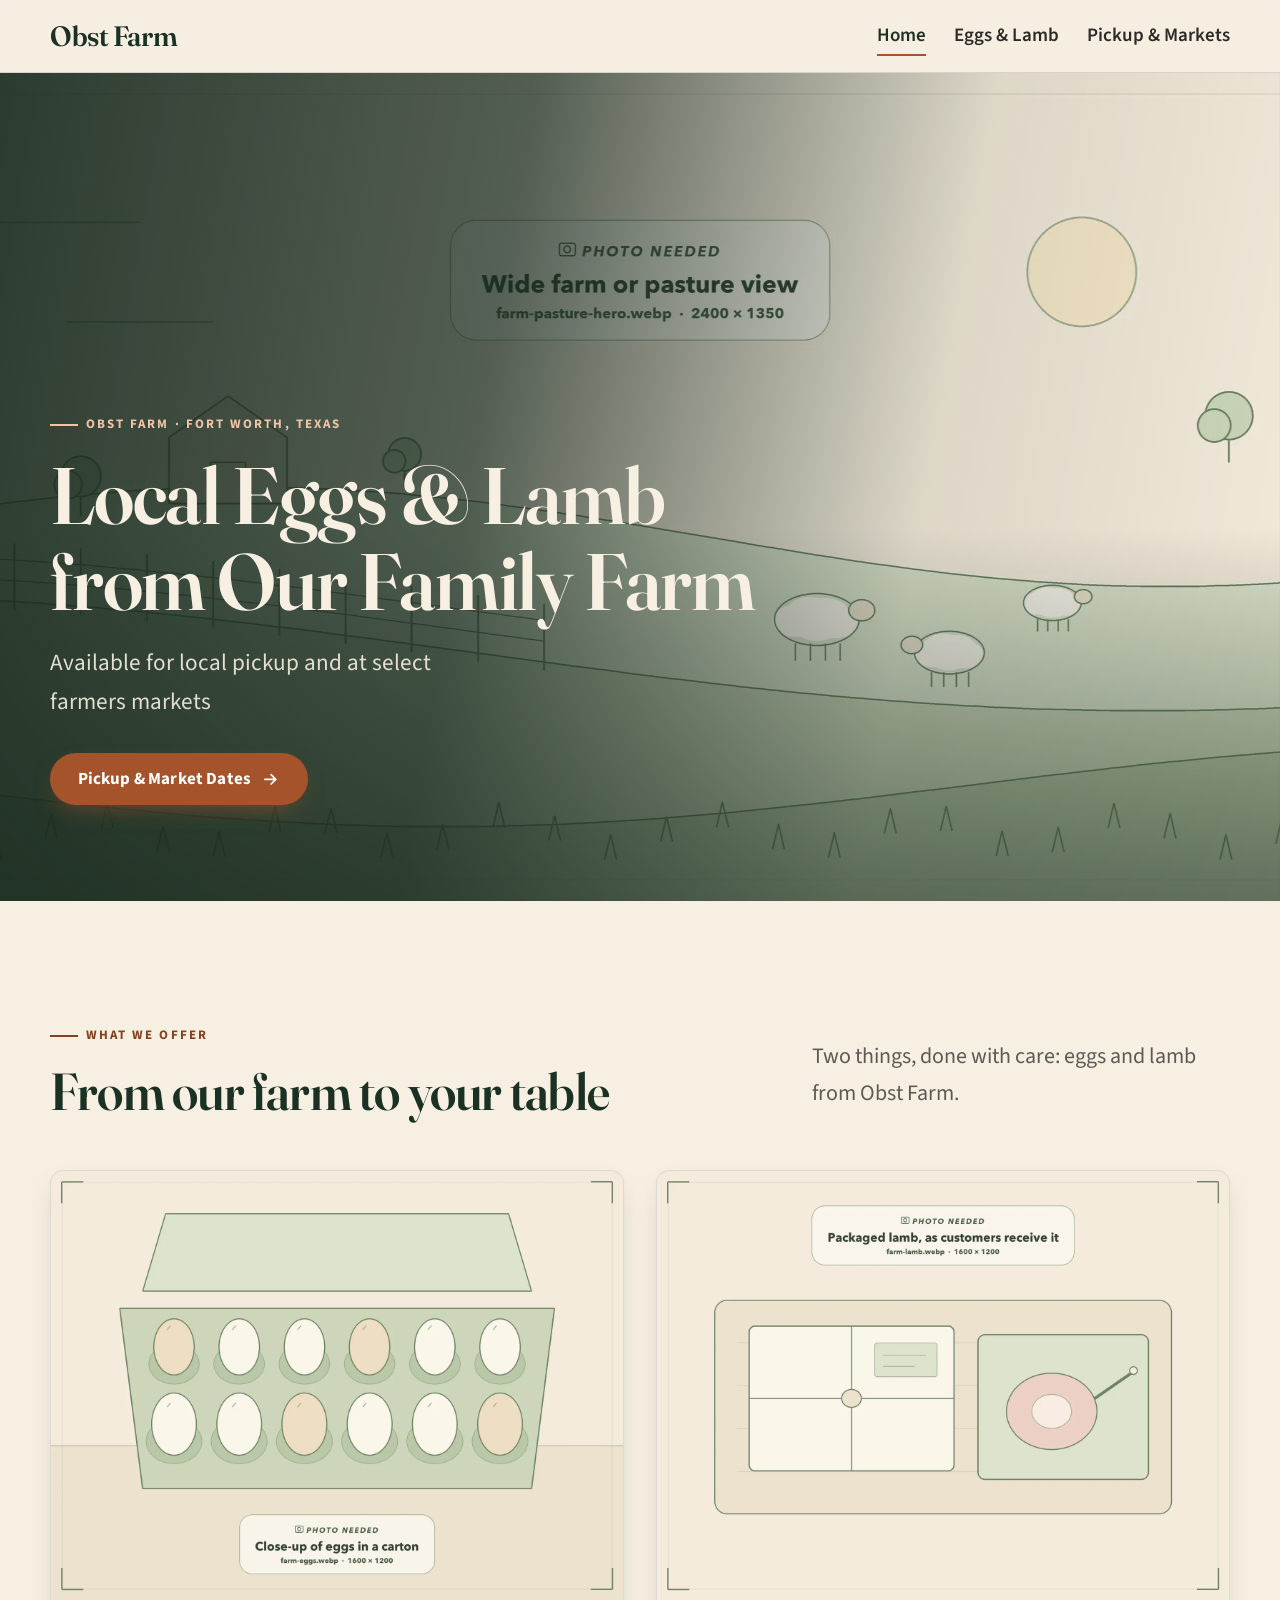
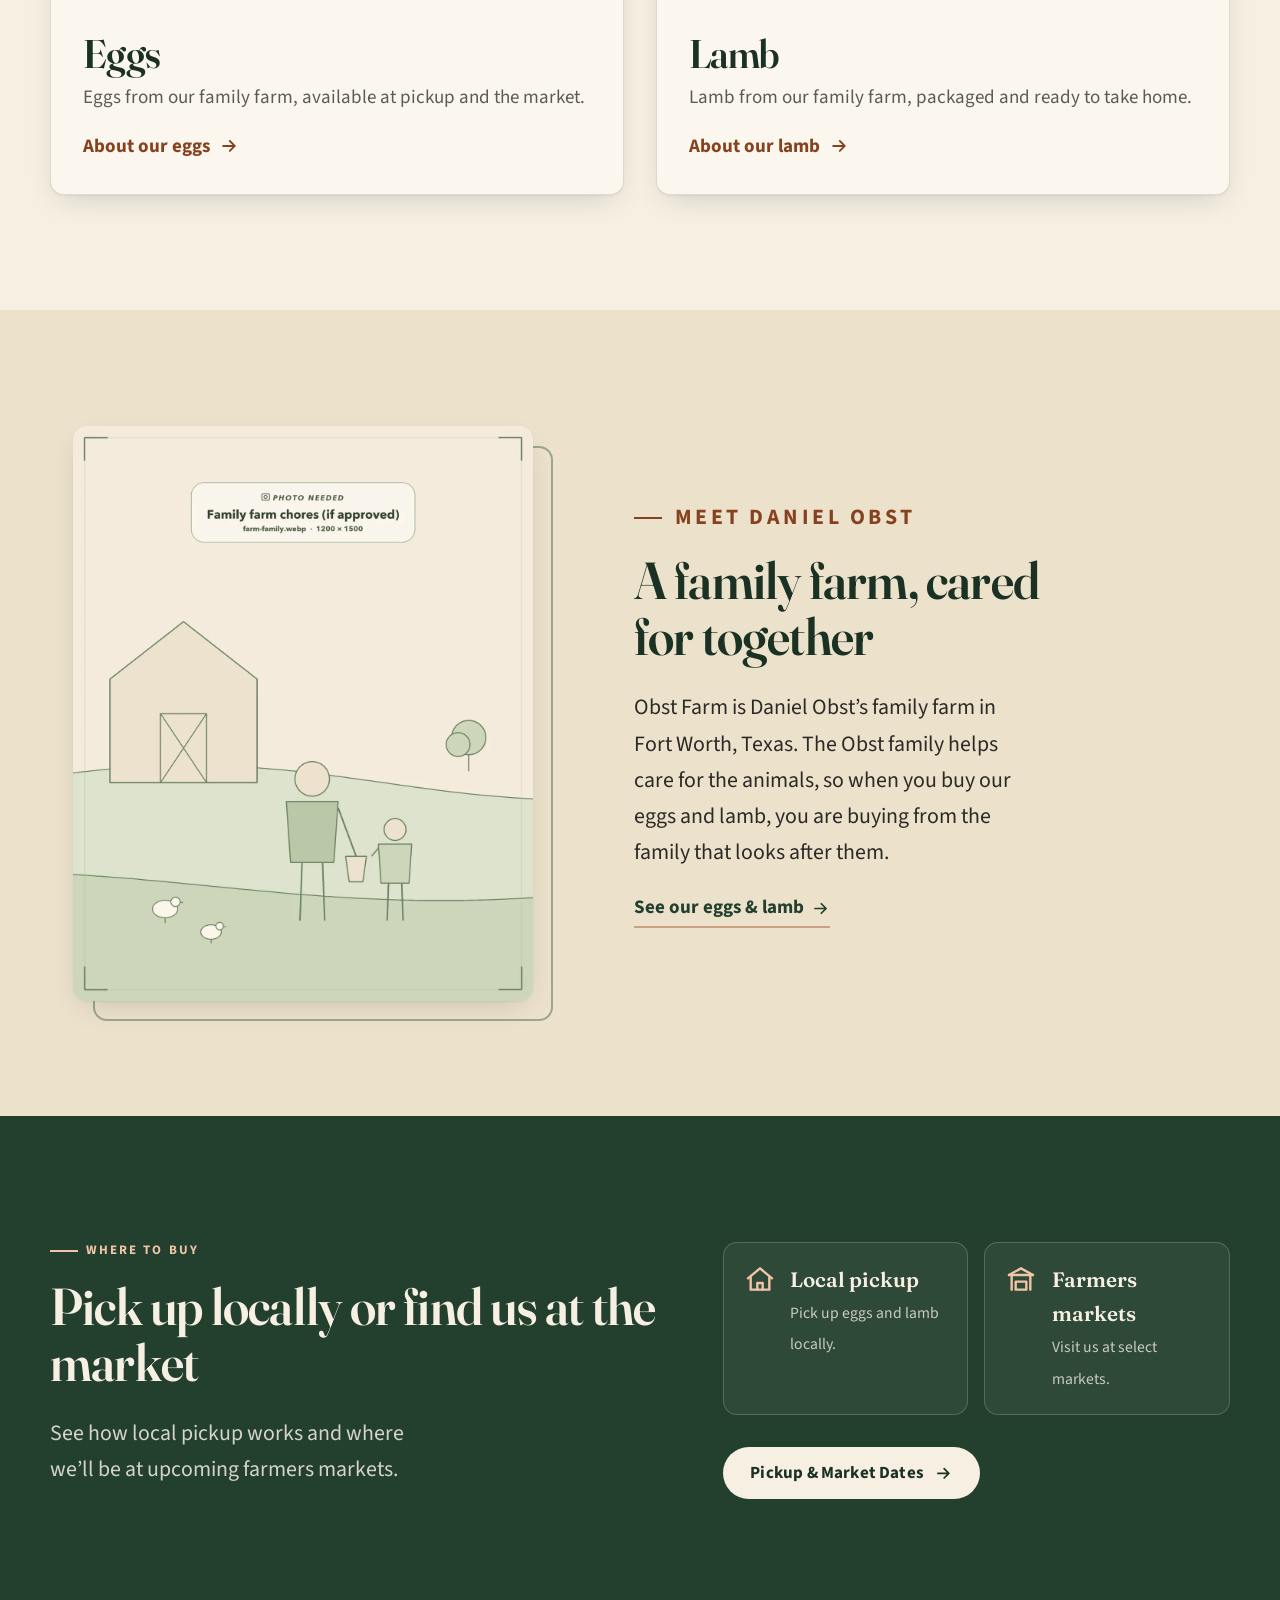
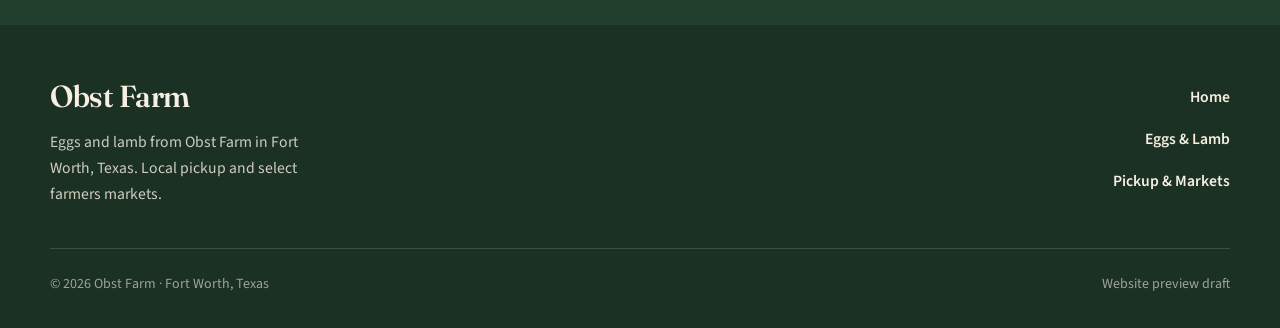
==== commit 9dc4d263: "Use Obst Farm wordmark in header and footer; single-O favicon Replace the OF monogram placeholder wi" ====
--- a/index.html
+++ b/index.html
@@ -28,9 +28,8 @@
 
   <header class="site-header">
     <div class="container header-inner">
-      <a class="brand" href="./">
-        <img class="brand__logo" src="assets/images/obst-farm-logo.svg" width="44" height="44" alt="">
-        <span>Obst Farm</span>
+      <a class="brand" href="./" aria-label="Obst Farm home">
+        <span class="brand__wordmark">Obst Farm</span>
       </a>
       <button class="nav-toggle" type="button" aria-expanded="false" aria-controls="site-nav" hidden>
         <span class="nav-toggle__icon" aria-hidden="true"><span></span><span></span><span></span></span>
@@ -163,9 +162,8 @@
     <div class="container">
       <div class="footer-grid">
         <div>
-          <a class="brand" href="./">
-            <img class="brand__logo brand__logo--footer" src="assets/images/obst-farm-logo.svg" width="44" height="44" alt="" loading="lazy">
-            <span>Obst Farm</span>
+          <a class="brand" href="./" aria-label="Obst Farm home">
+            <span class="brand__wordmark">Obst Farm</span>
           </a>
           <p class="footer-tag">Eggs and lamb from Obst Farm in Fort Worth, Texas. Local pickup and select farmers markets.</p>
         </div>
--- a/assets/css/styles.css
+++ b/assets/css/styles.css
@@ -132,15 +132,17 @@
 .header-inner { display: flex; align-items: center; justify-content: space-between; gap: 1rem; min-height: var(--header-h); }
 
 .brand {
-  display: inline-flex; align-items: center; gap: 0.65rem;
-  font-family: var(--font-display); font-weight: 600; font-size: 1.3rem; letter-spacing: -0.01em;
-  color: var(--green-ink); text-decoration: none;
+  display: inline-flex; align-items: center; flex: none;
+  color: var(--green-ink); text-decoration: none; white-space: nowrap;
 }
 .brand:hover { color: var(--green-ink); }
-/* LOGO SLOT — assets/images/obst-farm-logo.svg (placeholder until Daniel's clean file arrives).
-   Height is fixed; width follows the logo's own proportions up to --logo-max-w. */
-.brand__logo { height: 44px; width: auto; max-width: var(--logo-max-w, 160px); flex: none; object-fit: contain; }
-.brand__logo--footer { height: 52px; }
+/* WORDMARK — live text in the headline serif. Swap for Daniel's logo file later (see README). */
+.brand__wordmark {
+  font-family: var(--font-display); font-weight: 600; letter-spacing: -0.015em; line-height: 1;
+  font-size: clamp(1.45rem, 1vw + 1.15rem, 1.75rem);
+  font-variation-settings: "opsz" 72;
+}
+.site-footer .brand__wordmark { font-size: 1.9rem; }
 
 .site-nav ul { list-style: none; margin: 0; padding: 0; display: flex; flex-wrap: wrap; gap: 0.25rem 1.75rem; }
 .site-nav a {
